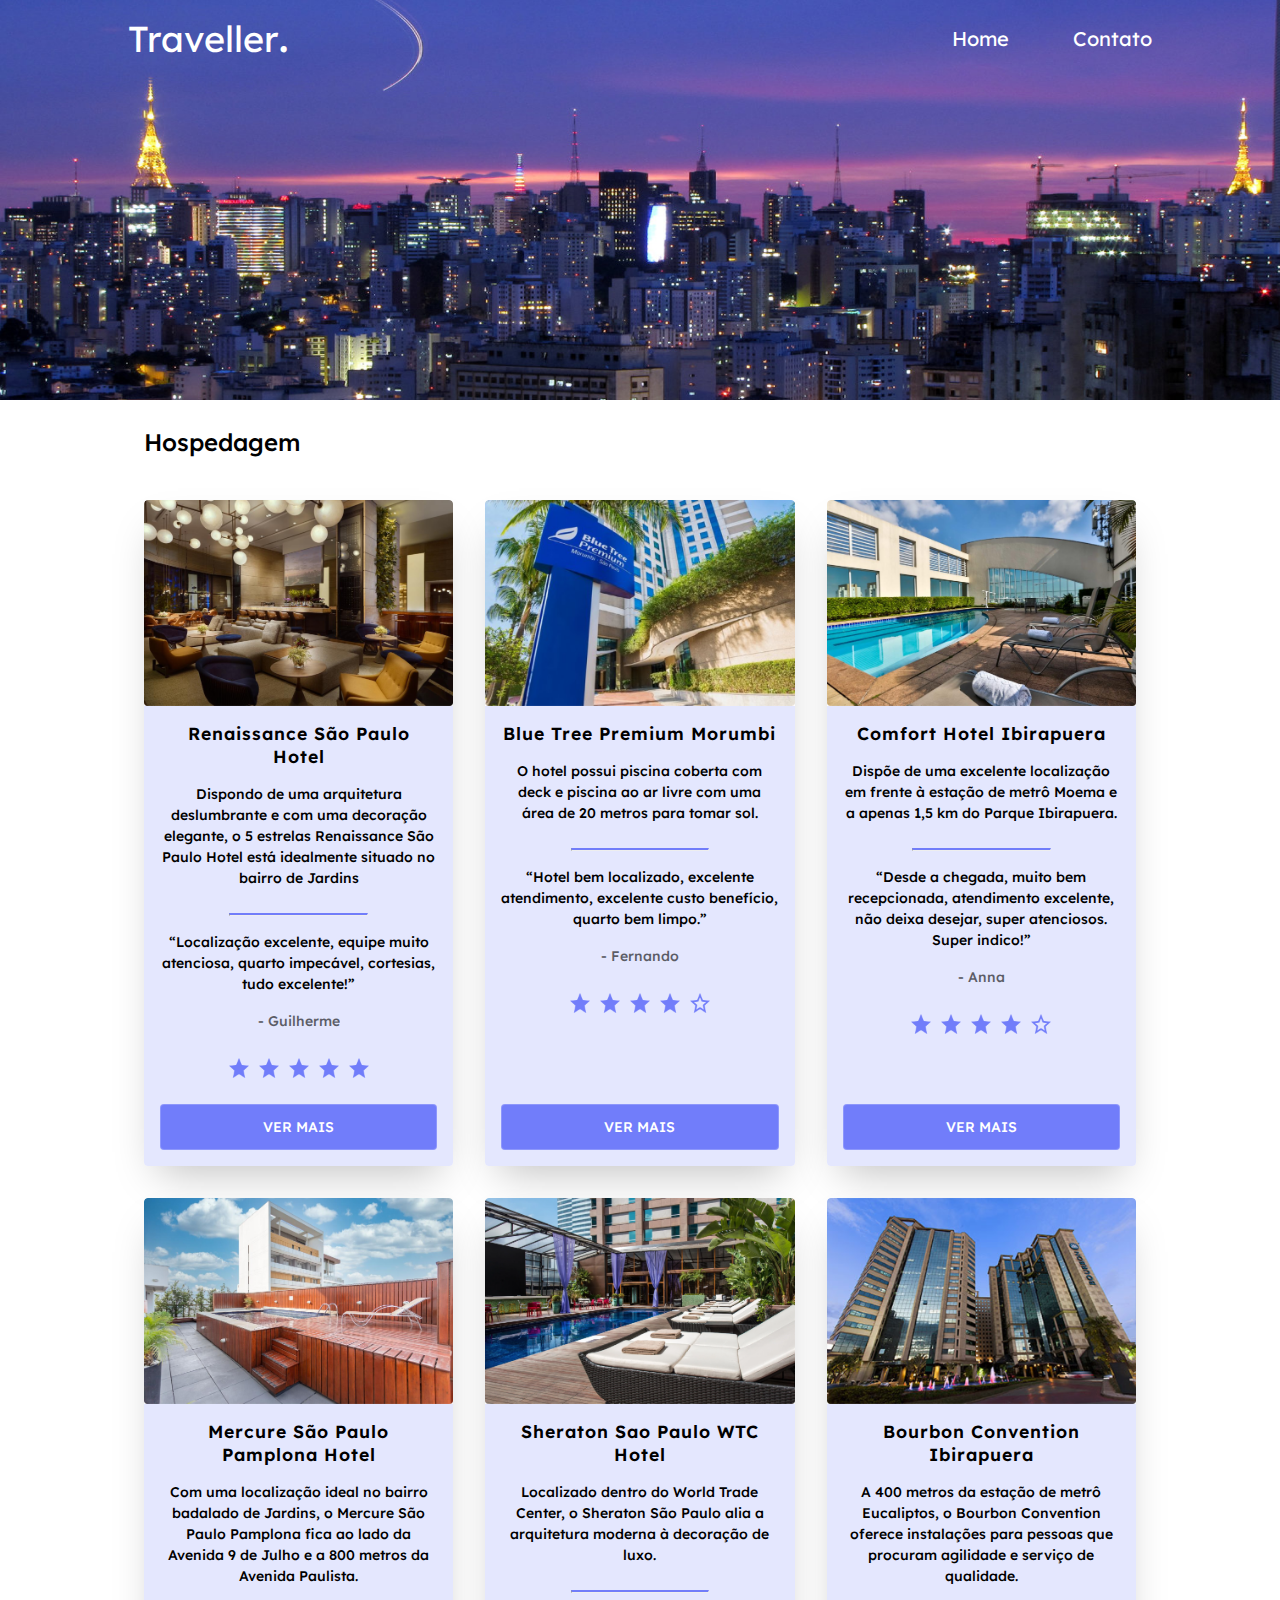
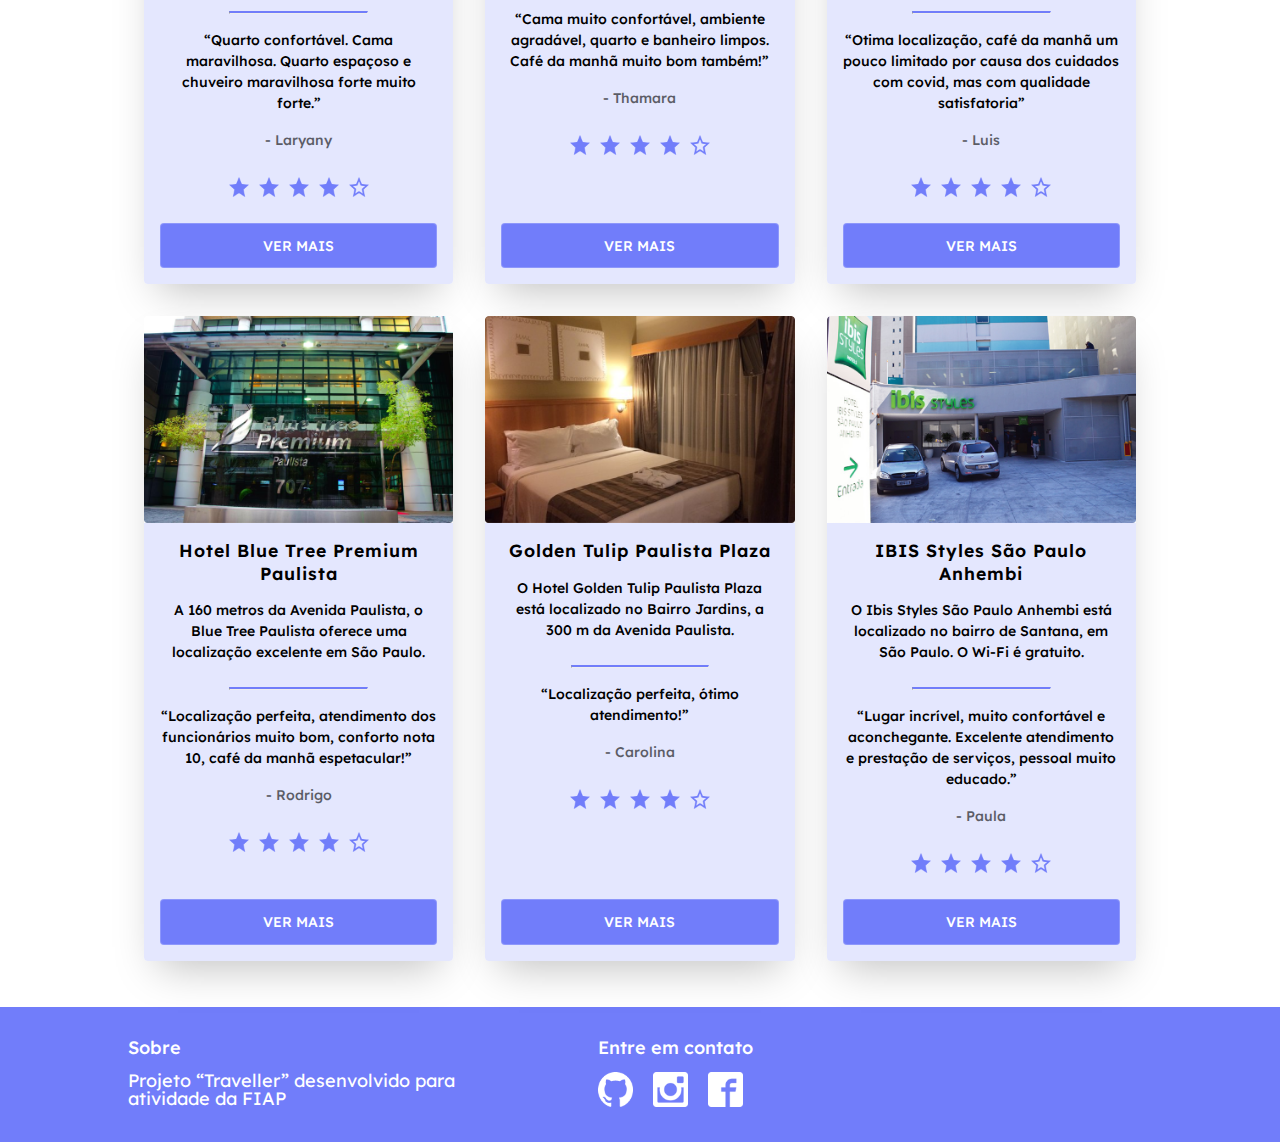
==== index.html @ 4b2dd020 ":tada: First commit" ====
<!DOCTYPE html>
<html lang="pt-br">
  <head>
    <meta charset="UTF-8" />
    <meta name="viewport" content="width=device-width, initial-scale=1.0" />
    <link rel="stylesheet" href="./styles/reset.css" />
    <link rel="stylesheet" href="./styles/style.css" />
    <link
      href="https://fonts.googleapis.com/css2?family=Lexend:wght@400;500;600;700&display=swap"
      rel="stylesheet"
    />
    <title>Traveller</title>
  </head>
  <body>
    <div class="site-header">
      <div class="navbar">
        <div class="site-title">
          <a href="index.html"
            >Traveller<a href="index.html" class="dot">.</a></a
          >
        </div>
        <nav class="menu">
          <li><a href="index.html">Home</a></li>
          <li>
            <a href="https://github.com/izzysalles" target="_blank">
              Contato
            </a>
          </li>
        </nav>
      </div>
    </div>
    <div class="cards-area">
      <div class="cards-container">
        <h1>Hospedagem</h1>
        <ul class="cards">
          <li class="cards-item">
            <div class="card">
              <div class="card-image">
                <img src="./images/renaissance-sp.png" />
              </div>
              <div class="card-content">
                <h2 class="card-title">Renaissance São Paulo Hotel</h2>
                <p class="card-text">
                  Dispondo de uma arquitetura deslumbrante e com uma decoração
                  elegante, o 5 estrelas Renaissance São Paulo Hotel está
                  idealmente situado no bairro de Jardins
                </p>
                <hr class="divider" />
                <p class="review">
                  “Localização excelente, equipe muito atenciosa, quarto
                  impecável, cortesias, tudo excelente!”
                </p>
                <p class="reviewer">- Guilherme</p>
                <div class="stars">
                  <img src="./images/star.png" alt="star" />
                  <img src="./images/star.png" alt="star" />
                  <img src="./images/star.png" alt="star" />
                  <img src="./images/star.png" alt="star" />
                  <img src="./images/star.png" alt="star" />
                </div>
                <a href="./pages/renaissance-sp.html">
                  <button class="btn card-btn">Ver mais</button>
                </a>
              </div>
            </div>
          </li>
          <li class="cards-item">
            <div class="card">
              <div class="card-image">
                <img src="./images/blue-tree-morumbi.png" />
              </div>
              <div class="card-content">
                <h2 class="card-title">Blue Tree Premium Morumbi</h2>
                <p class="card-text">
                  O hotel possui piscina coberta com deck e piscina ao ar livre
                  com uma área de 20 metros para tomar sol.
                </p>
                <hr class="divider" />
                <p class="review">
                  “Hotel bem localizado, excelente atendimento, excelente custo
                  benefício, quarto bem limpo.”
                </p>
                <p class="reviewer">- Fernando</p>
                <div class="stars">
                  <img src="./images/star.png" alt="star" />
                  <img src="./images/star.png" alt="star" />
                  <img src="./images/star.png" alt="star" />
                  <img src="./images/star.png" alt="star" />
                  <img src="./images/empty-star.png" alt="star" />
                </div>
                <a href="./pages/blue-tree-morumbi.html">
                  <button class="btn card-btn">Ver mais</button>
                </a>
              </div>
            </div>
          </li>
          <li class="cards-item">
            <div class="card">
              <div class="card-image">
                <img src="./images/comfort-ibirapuera.png" />
              </div>
              <div class="card-content">
                <h2 class="card-title">Comfort Hotel Ibirapuera</h2>
                <p class="card-text">
                  Dispõe de uma excelente localização em frente à estação de
                  metrô Moema e a apenas 1,5 km do Parque Ibirapuera.
                </p>
                <hr class="divider" />
                <p class="review">
                  “Desde a chegada, muito bem recepcionada, atendimento
                  excelente, não deixa desejar, super atenciosos. Super indico!”
                </p>
                <p class="reviewer">- Anna</p>
                <div class="stars">
                  <img src="./images/star.png" alt="star" />
                  <img src="./images/star.png" alt="star" />
                  <img src="./images/star.png" alt="star" />
                  <img src="./images/star.png" alt="star" />
                  <img src="./images/empty-star.png" alt="star" />
                </div>
                <a href="./pages/comfort-ibirapuera.html">
                  <button class="btn card-btn">Ver mais</button>
                </a>
              </div>
            </div>
          </li>
          <li class="cards-item">
            <div class="card">
              <div class="card-image">
                <img src="./images/mercure-sp-pamplona.png" />
              </div>
              <div class="card-content">
                <h2 class="card-title">Mercure São Paulo Pamplona Hotel</h2>
                <p class="card-text">
                  Com uma localização ideal no bairro badalado de Jardins, o
                  Mercure São Paulo Pamplona fica ao lado da Avenida 9 de Julho
                  e a 800 metros da Avenida Paulista.
                </p>
                <hr class="divider" />
                <p class="review">
                  “Quarto confortável. Cama maravilhosa. Quarto espaçoso e
                  chuveiro maravilhosa forte muito forte.”
                </p>
                <p class="reviewer">- Laryany</p>
                <div class="stars">
                  <img src="./images/star.png" alt="star" />
                  <img src="./images/star.png" alt="star" />
                  <img src="./images/star.png" alt="star" />
                  <img src="./images/star.png" alt="star" />
                  <img src="./images/empty-star.png" alt="star" />
                </div>
                <a href="./pages/mercure-sp-pamplona.html">
                  <button class="btn card-btn">Ver mais</button>
                </a>
              </div>
            </div>
          </li>
          <li class="cards-item">
            <div class="card">
              <div class="card-image">
                <img src="./images/sheraton-sp.png" />
              </div>
              <div class="card-content">
                <h2 class="card-title">Sheraton Sao Paulo WTC Hotel</h2>
                <p class="card-text">
                  Localizado dentro do World Trade Center, o Sheraton São Paulo
                  alia a arquitetura moderna à decoração de luxo.
                </p>
                <hr class="divider" />
                <p class="review">
                  “Cama muito confortável, ambiente agradável, quarto e banheiro
                  limpos. Café da manhã muito bom também!”
                </p>
                <p class="reviewer">- Thamara</p>
                <div class="stars">
                  <img src="./images/star.png" alt="star" />
                  <img src="./images/star.png" alt="star" />
                  <img src="./images/star.png" alt="star" />
                  <img src="./images/star.png" alt="star" />
                  <img src="./images/empty-star.png" alt="star" />
                </div>
                <a href="./pages/sheraton-sp.html">
                  <button class="btn card-btn">Ver mais</button>
                </a>
              </div>
            </div>
          </li>
          <li class="cards-item">
            <div class="card">
              <div class="card-image">
                <img src="./images/bourbon-convention.png" />
              </div>
              <div class="card-content">
                <h2 class="card-title">Bourbon Convention Ibirapuera</h2>
                <p class="card-text">
                  A 400 metros da estação de metrô Eucaliptos, o Bourbon
                  Convention oferece instalações para pessoas que procuram
                  agilidade e serviço de qualidade.
                </p>
                <hr class="divider" />
                <p class="review">
                  “Otima localização, café da manhã um pouco limitado por causa
                  dos cuidados com covid, mas com qualidade satisfatoria”
                </p>
                <p class="reviewer">- Luis</p>
                <div class="stars">
                  <img src="./images/star.png" alt="star" />
                  <img src="./images/star.png" alt="star" />
                  <img src="./images/star.png" alt="star" />
                  <img src="./images/star.png" alt="star" />
                  <img src="./images/empty-star.png" alt="star" />
                </div>
                <a href="./pages/bourbon-convention.html">
                  <button class="btn card-btn">Ver mais</button>
                </a>
              </div>
            </div>
          </li>
          <li class="cards-item">
            <div class="card">
              <div class="card-image">
                <img src="./images/blue-tree-paulista.png" />
              </div>
              <div class="card-content">
                <h2 class="card-title">Hotel Blue Tree Premium Paulista</h2>
                <p class="card-text">
                  A 160 metros da Avenida Paulista, o Blue Tree Paulista oferece
                  uma localização excelente em São Paulo.
                </p>
                <hr class="divider" />
                <p class="review">
                  “Localização perfeita, atendimento dos funcionários muito bom,
                  conforto nota 10, café da manhã espetacular!”
                </p>
                <p class="reviewer">- Rodrigo</p>
                <div class="stars">
                  <img src="./images/star.png" alt="star" />
                  <img src="./images/star.png" alt="star" />
                  <img src="./images/star.png" alt="star" />
                  <img src="./images/star.png" alt="star" />
                  <img src="./images/empty-star.png" alt="star" />
                </div>
                <a href="./pages/blue-tree-paulista.html">
                  <button class="btn card-btn">Ver mais</button>
                </a>
              </div>
            </div>
          </li>
          <li class="cards-item">
            <div class="card">
              <div class="card-image">
                <img src="./images/golden-tulip-paulista.png" />
              </div>
              <div class="card-content">
                <h2 class="card-title">Golden Tulip Paulista Plaza</h2>
                <p class="card-text">
                  O Hotel Golden Tulip Paulista Plaza está localizado no Bairro
                  Jardins, a 300 m da Avenida Paulista.
                </p>
                <hr class="divider" />
                <p class="review">“Localização perfeita, ótimo atendimento!”</p>
                <p class="reviewer">- Carolina</p>
                <div class="stars">
                  <img src="./images/star.png" alt="star" />
                  <img src="./images/star.png" alt="star" />
                  <img src="./images/star.png" alt="star" />
                  <img src="./images/star.png" alt="star" />
                  <img src="./images/empty-star.png" alt="star" />
                </div>
                <a href="./pages/golden-tulip-paulista.html">
                  <button class="btn card-btn">Ver mais</button>
                </a>
              </div>
            </div>
          </li>
          <li class="cards-item">
            <div class="card">
              <div class="card-image">
                <img src="./images/ibis-anhembi.png" />
              </div>
              <div class="card-content">
                <h2 class="card-title">IBIS Styles São Paulo Anhembi</h2>
                <p class="card-text">
                  O Ibis Styles São Paulo Anhembi está localizado no bairro de
                  Santana, em São Paulo. O Wi-Fi é gratuito.
                </p>
                <hr class="divider" />
                <p class="review">
                  “Lugar incrível, muito confortável e aconchegante. Excelente
                  atendimento e prestação de serviços, pessoal muito educado.”
                </p>
                <p class="reviewer">- Paula</p>
                <div class="stars">
                  <img src="./images/star.png" alt="star" />
                  <img src="./images/star.png" alt="star" />
                  <img src="./images/star.png" alt="star" />
                  <img src="./images/star.png" alt="star" />
                  <img src="./images/empty-star.png" alt="star" />
                </div>
                <a href="./pages/ibis-anhembi.html">
                  <button class="btn card-btn">Ver mais</button>
                </a>
              </div>
            </div>
          </li>
        </ul>
      </div>
    </div>
  </body>
  <footer>
    <div class="footer-content">
      <div class="about">
        <p class="title">Sobre</p>
        <p class="description">
          Projeto “Traveller” desenvolvido para atividade da FIAP
        </p>
      </div>
      <div class="contact">
        <p class="title">Entre em contato</p>
        <div class="social-media">
          <a class="description" href="https://github.com/izzysalles"
            ><img src="./images/github.png" alt="github-icon"
          /></a>
          <a class="description" href="https://www.instagram.com/uxizzy/"
            ><img src="./images/instagram.png" alt="instagram-icon"
          /></a>
          <a class="description" href="https://www.facebook.com/isabella.salles.39"
            ><img src="./images/facebook.png" alt="facebook-icon"
          /></a>
        </div>
      </div>
    </div>
  </footer>
</html>
---- styles/style.css ----
*,
*::before,
*::after {
  box-sizing: border-box;
}

body, footer {
  font-family:'Lexend', Arial, Helvetica, sans-serif;
}

.site-header {
  background: url("../images/traveller-header.png") no-repeat;
  background-size: cover;
  width: 100%;
  height: 400px;
  display: grid;
  grid-template-columns: 10% 80% 10%;
}

.site-header a {
  font-size: 36px;
  color: #ffffff;
  font-weight: 400;
  text-decoration: none;
}

.site-header .dot {
  font-weight: 700;
}

.navbar {
  grid-column-start: 2;
  height: 12%;
  display: flex;
  align-items: center;
  padding-top: 30px;
}

.site-header nav {
  flex: 1;
  text-align: right;
}

.menu nav, .menu ul, .menu li {
  list-style: none;
  display: inline-block;
  margin-left: 60px;
}

.menu a {
  font-size: 20px;
  font-weight: 400;
  display: inline-block;
}

@media only screen and (max-width: 550px) {
  .menu {
    display: flex;
    flex-direction: column;
  }

  .menu a {
    margin-top: 20px;
  }
}

@media only screen and (max-width: 370px) {
  .navbar {
    flex-direction: column;
    align-items: flex-start;
  }

  .menu {
    margin-top: 10px;
    align-items: flex-start;
  }

  .menu nav, .menu ul, .menu li {
    margin-left: 0px !important;
  }
}

.cards-area {
  width: 100%;
  display: grid;
  grid-template-columns: 10% 80% 10%;
  background-color: #ffffff;
  margin-bottom: 30px;
}

.cards-container {
  grid-column-start: 2;
  width: 100%;
  height: 100%;
  margin: 0 auto;
}

.cards-container h1 {
    margin-top: 30px;
    margin-left: 1rem;
    margin-bottom: 30px;
    font-size: 24px;
    font-weight: 500;
}

.cards-container img {
  height: auto;
  max-width: 100%;
  vertical-align: middle;
}

.cards {
  display: flex;
  flex-wrap: wrap;
  list-style: none;
  margin: 0;
  padding: 0;
}

.cards-item {
  display: flex;
  padding: 1rem;
}

@media (min-width: 40rem) {
  .cards-item {
    width: 50%;
  }
}

@media (min-width: 56rem) {
  .cards-item {
    width: 33.3333%;
  }
}

.card {
  background-color: white;
  border-radius: 0.25rem;
  box-shadow: 0 20px 40px -14px rgba(0, 0, 0, 0.25);
  display: flex;
  flex-direction: column;
  overflow: hidden;
}

.card-content {
  height: 100%;
  width: 100%;
  padding: 1rem;
  background: #e4e7fe;
  display: flex;
  flex-direction: column;
}

.card-title {
  color: black;
  font-size: 1.1rem;
  font-weight: 600;
  letter-spacing: 1px;
  line-height: 1.3;
  text-transform: capitalize;
  margin-bottom: 1rem;
  text-align: center;
}

.card-content p {
  text-align: center;
  color: black;
  font-size: 0.875rem;
  line-height: 1.5;
  margin-bottom: 1rem;
  font-weight: 500;
}

.divider {
  width: 50%;
  border-top: 2px solid #717DFA;
  margin-bottom: 1rem;
}

.reviewer {
  font-weight: 400;
  opacity: 0.6;
}

.stars {
  width: 100%;
  padding: 5px;
  display: flex;
  justify-content: center;
  margin-bottom: 1rem;
}

.stars img {
  height: 1.25rem;
  width: 1.25rem;
  margin: 5px;
}

.card-content a {
  text-decoration: none;
  margin-top: auto;
}

.cards-container .btn {
  color: #ffffff;
  padding: 0.8rem;
  font-size: 14px;
  text-transform: uppercase;
  border-radius: 4px;
  font-family: Lexend;
  font-weight: 500;
  display: block;
  width: 100%;
  cursor: pointer;
  border: 1px solid rgba(255, 255, 255, 0.2);
  background: #717DFA;
  transition: 0.5s;
}

.cards-container .btn:hover {
  opacity: 0.8;
}

footer {
  width: 100%;
  display: grid;
  grid-template-columns: 10% 80% 10%;
  background-color: #717DFA;
}

footer .footer-content {
  grid-column-start: 2;
  padding-top: 32px;
  padding-bottom: 32px;
  width: 100%;
  display: flex;
  font-size: 18px;
  color: #ffffff;
}

footer .about {
  width: 350px;
}

footer .contact {
  margin-left: 120px;
  width: 350px;
}

footer img {
  height: 35px;
  width: 35px;
  margin-right: 15px;
}

footer .title {
  font-weight: 500;
  margin-bottom: 15px;
}

@media only screen and (max-width: 600px) {
  .footer-content {
    flex-direction: column;
  }

  .about {
    width: 100% !important;
    margin-bottom: 30px;
  }

  .contact {
    width: 100% !important;
    margin-left: 0 !important;
  }
}
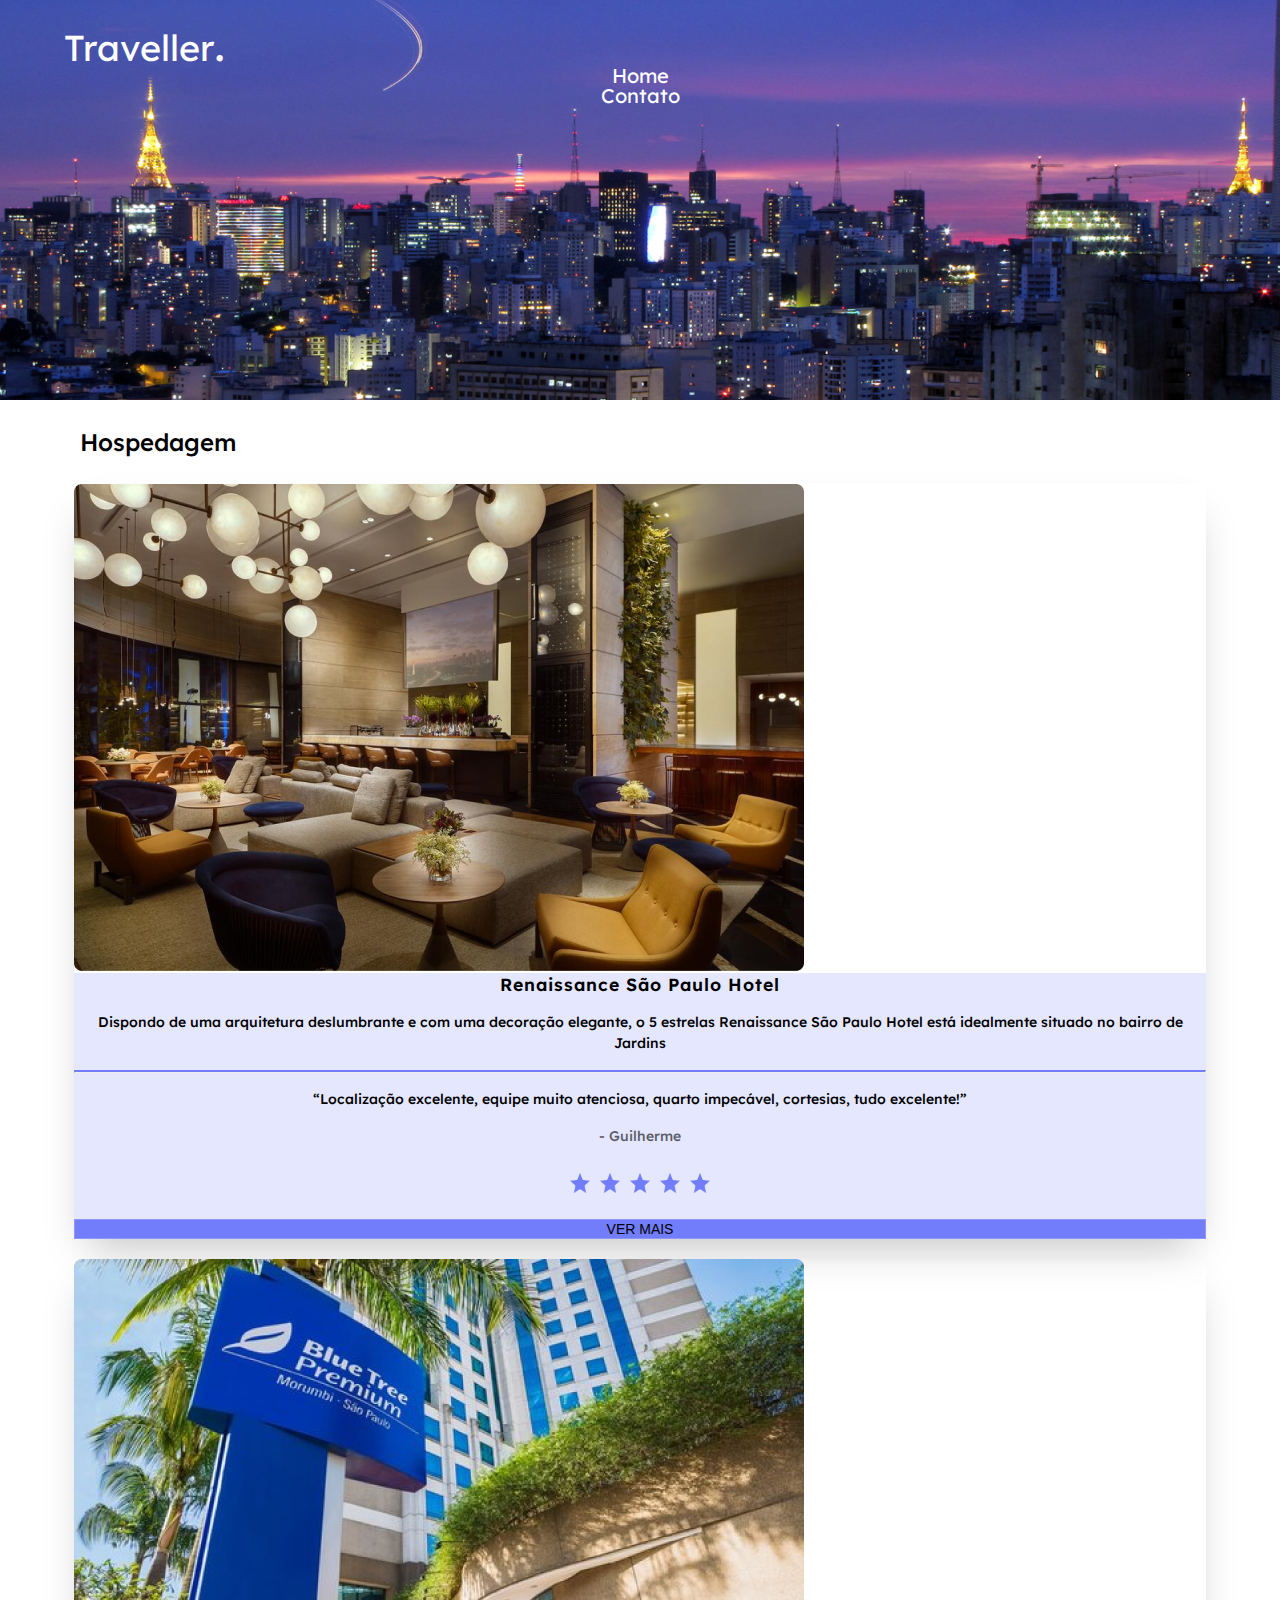
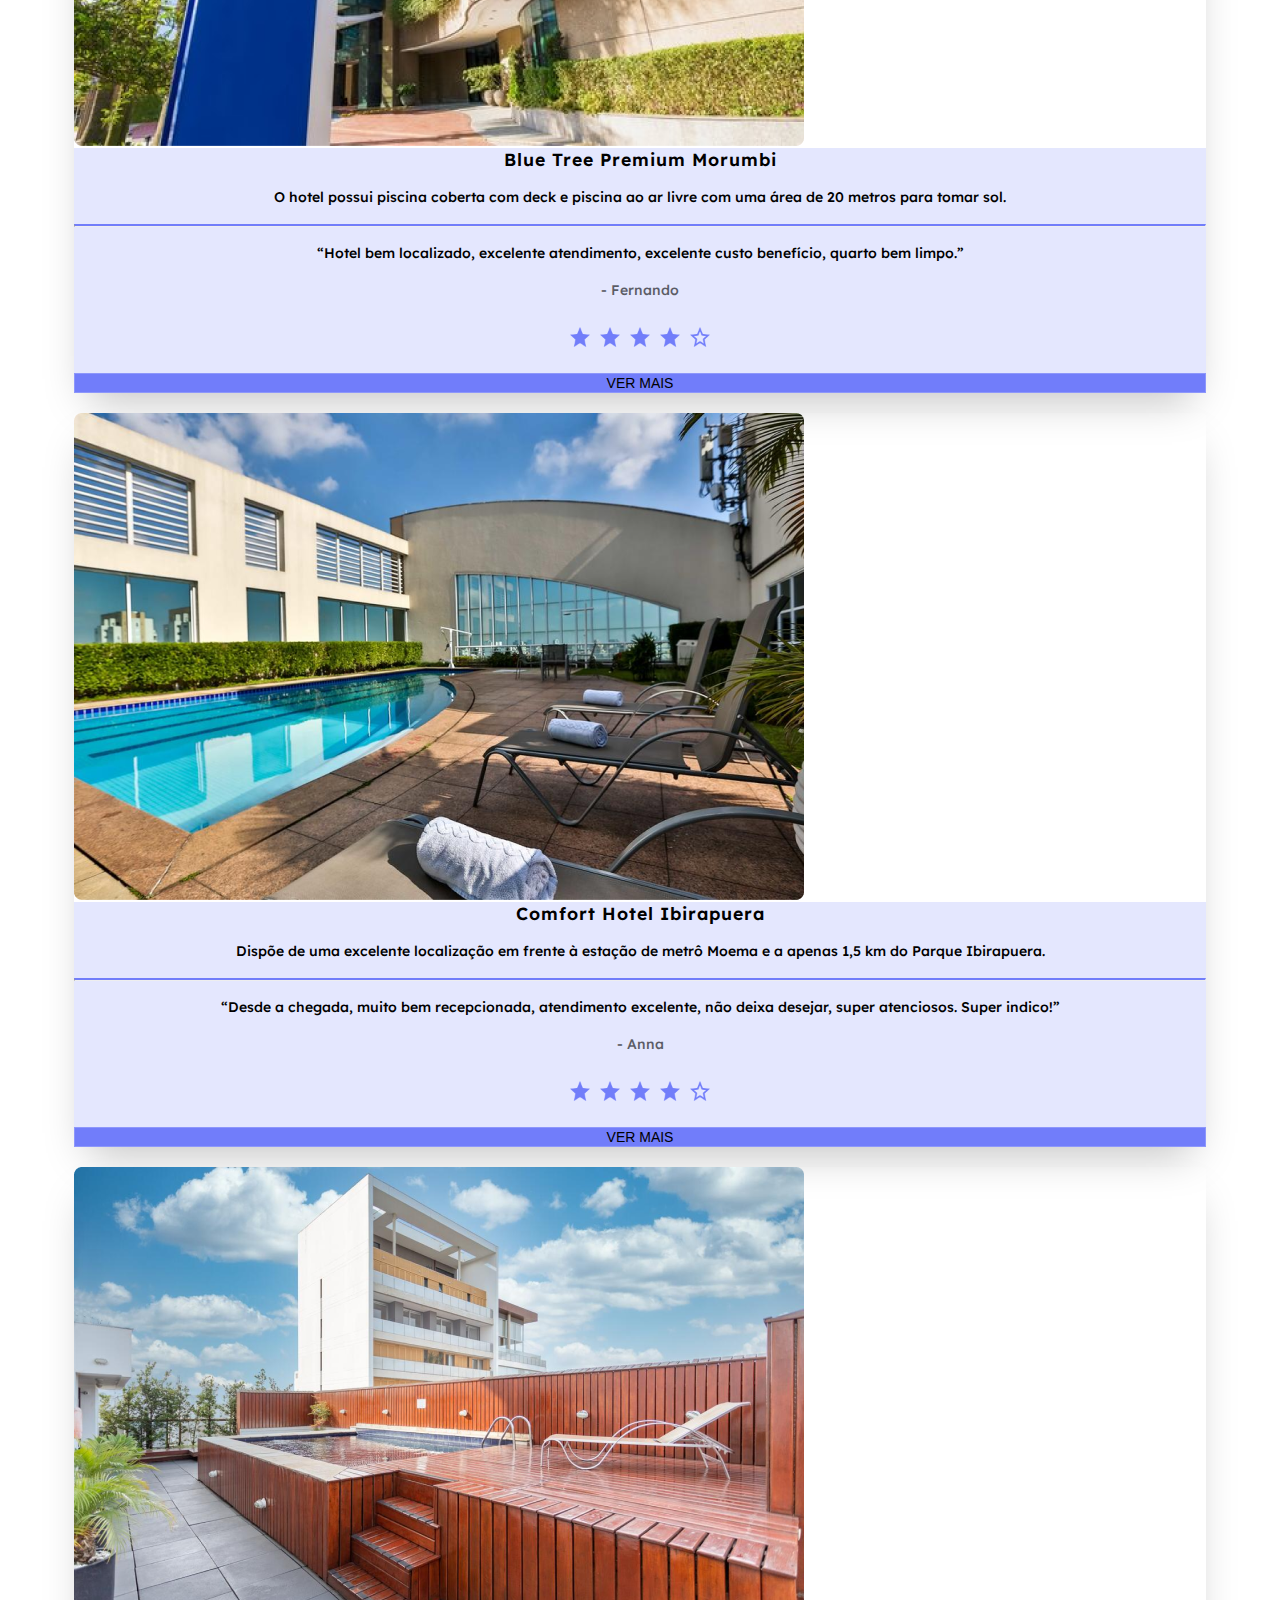
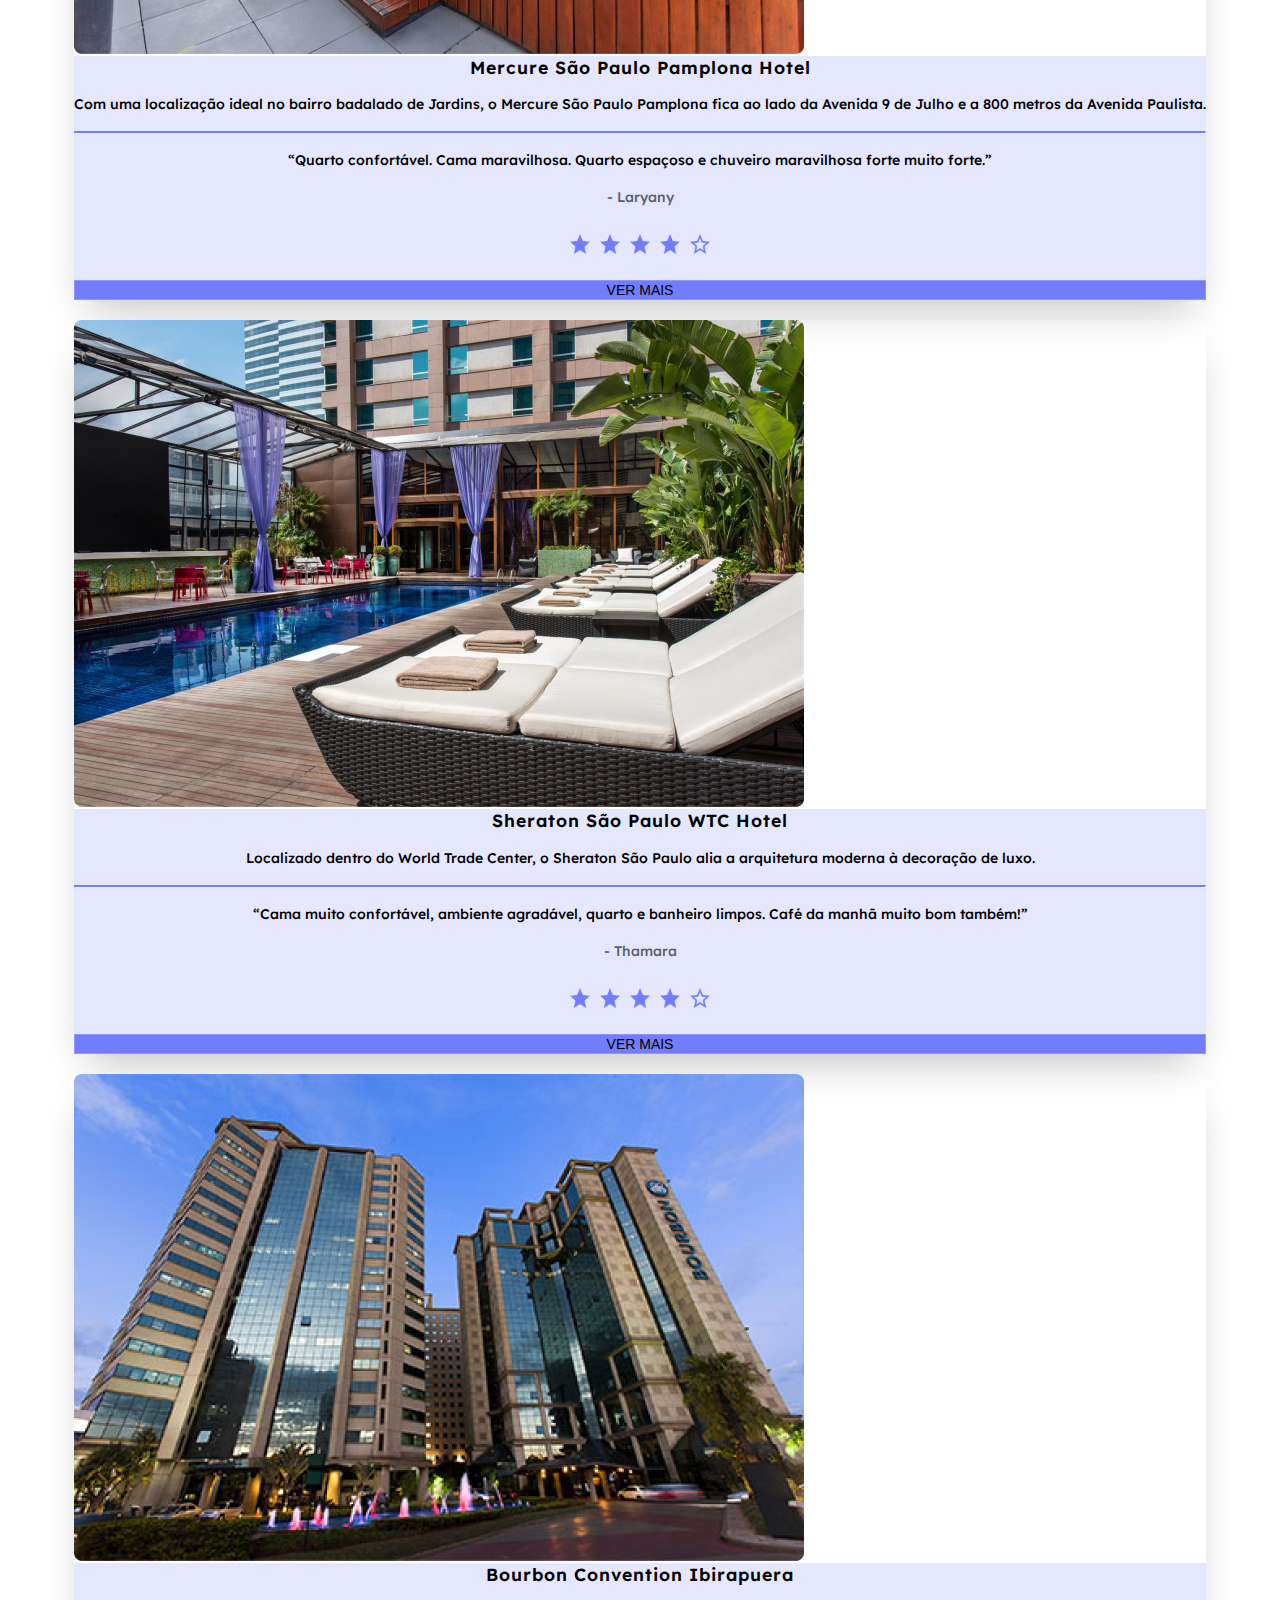
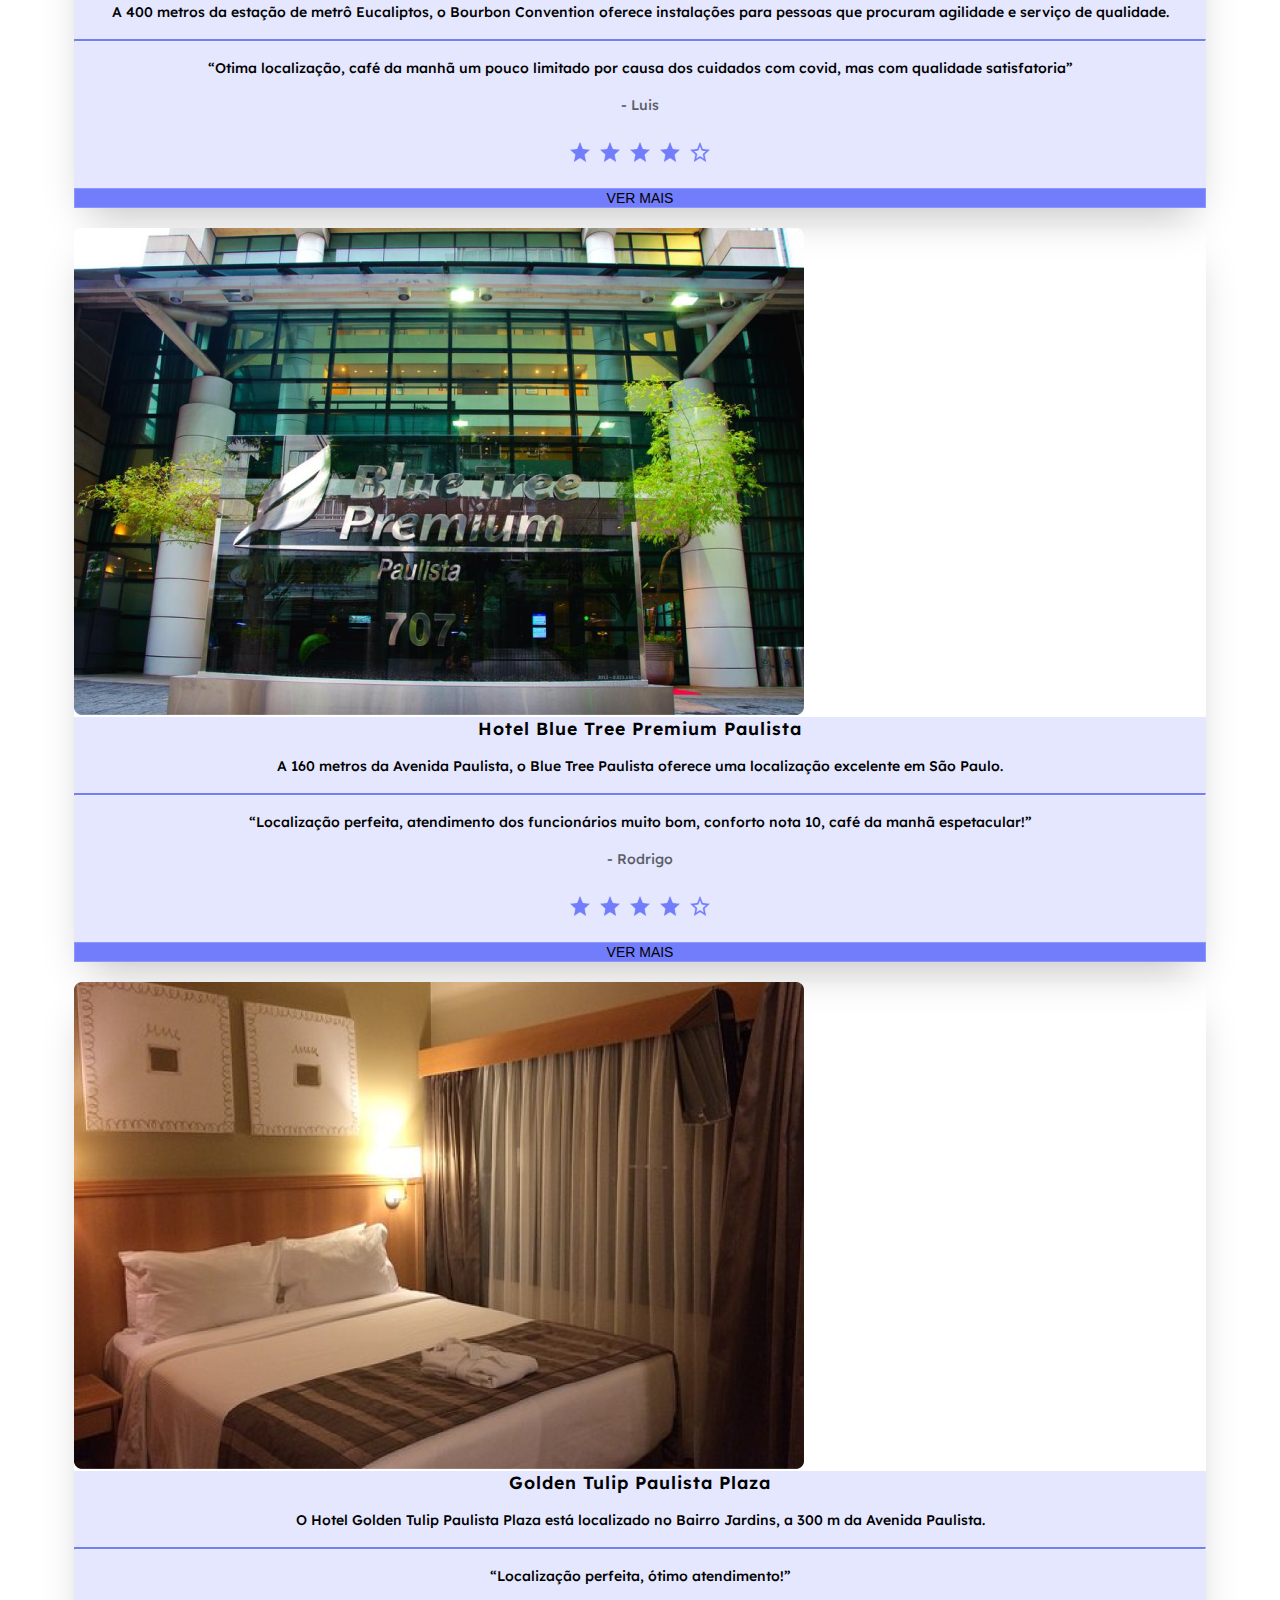
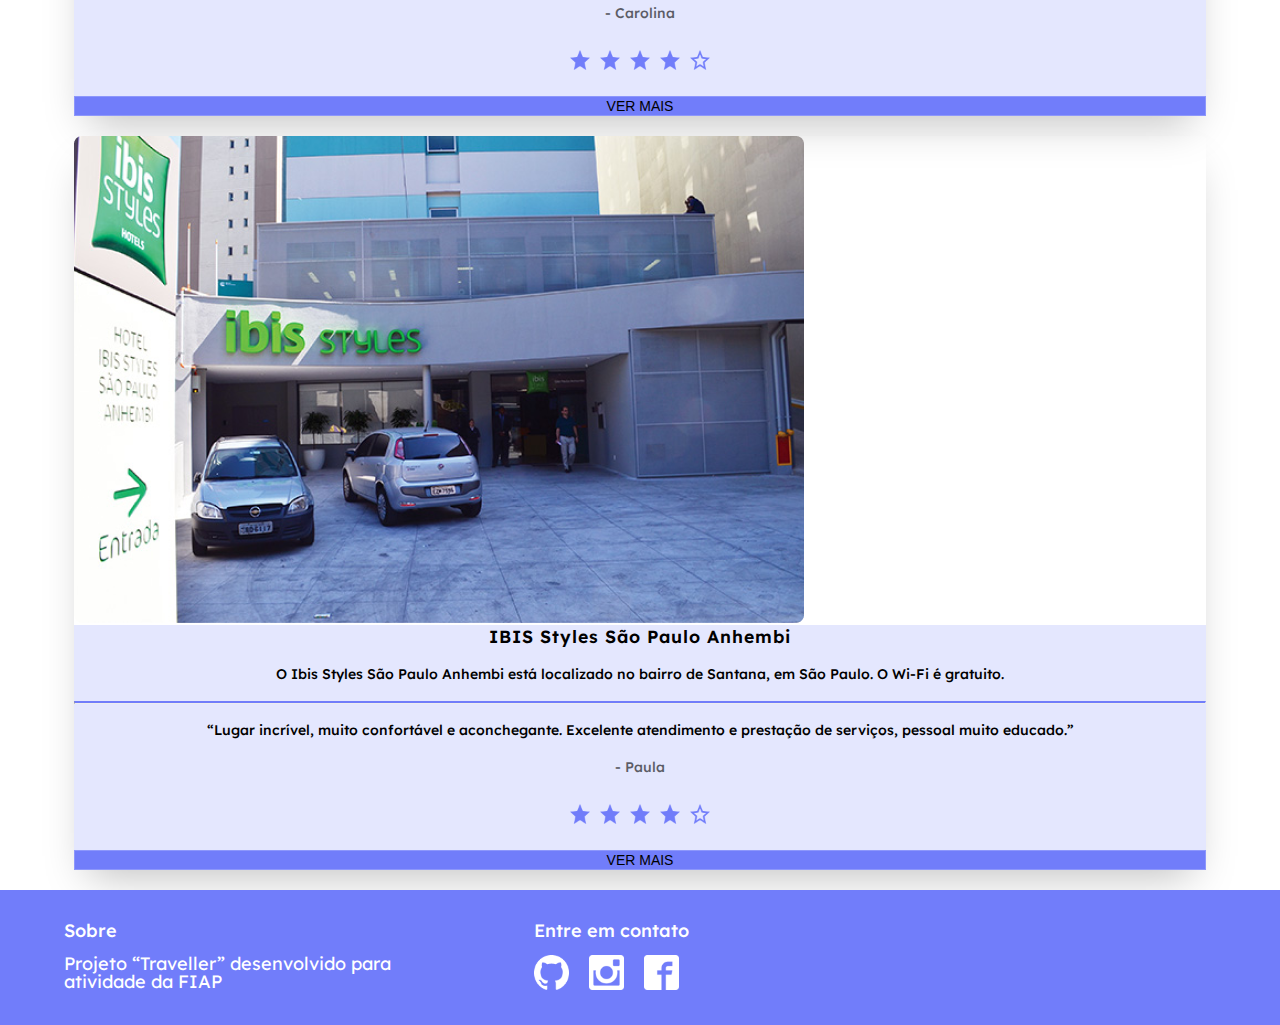
==== commit eac8273a: ":recycle: Add bootstrap" ====
--- a/index.html
+++ b/index.html
@@ -3,6 +3,12 @@
   <head>
     <meta charset="UTF-8" />
     <meta name="viewport" content="width=device-width, initial-scale=1.0" />
+    <link
+      href="https://cdn.jsdelivr.net/npm/bootstrap@5.0.1/dist/css/bootstrap.min.css"
+      rel="stylesheet"
+      integrity="sha384-+0n0xVW2eSR5OomGNYDnhzAbDsOXxcvSN1TPprVMTNDbiYZCxYbOOl7+AMvyTG2x"
+      crossorigin="anonymous"
+    />
     <link rel="stylesheet" href="./styles/reset.css" />
     <link rel="stylesheet" href="./styles/style.css" />
     <link
@@ -12,33 +18,35 @@
     <title>Traveller</title>
   </head>
   <body>
-    <div class="site-header">
-      <div class="navbar">
-        <div class="site-title">
+    <div class="container-fluid" id="header">
+      <div class="row" id="navbar">
+        <div class="col-8" id="site-title">
           <a href="index.html"
             >Traveller<a href="index.html" class="dot">.</a></a
           >
         </div>
-        <nav class="menu">
-          <li><a href="index.html">Home</a></li>
-          <li>
-            <a href="https://github.com/izzysalles" target="_blank">
-              Contato
-            </a>
-          </li>
-        </nav>
+        <div class="col">
+          <div class="row" id="nav-btns">
+            <div class="col" id="home">
+              <a href="index.html">Home</a>
+            </div>
+            <div class="col" id="contact">
+              <a href="https://github.com/izzysalles" target="_blank">
+                Contato
+              </a>
+            </div>
+          </div>
+        </div>
       </div>
     </div>
-    <div class="cards-area">
-      <div class="cards-container">
-        <h1>Hospedagem</h1>
-        <ul class="cards">
-          <li class="cards-item">
-            <div class="card">
-              <div class="card-image">
-                <img src="./images/renaissance-sp.png" />
-              </div>
-              <div class="card-content">
+    <div class="container-fluid" id="cards-area">
+      <h1>Hospedagem</h1>
+      <div class="container-fluid" id="cards-container">
+        <div class="row">
+          <div class="col-md-4">
+            <div class="card text-center">
+              <img src="./images/renaissance-sp.png" alt="Renaissance São Paulo Hotel" class="card-img-top">
+              <div class="card-body">
                 <h2 class="card-title">Renaissance São Paulo Hotel</h2>
                 <p class="card-text">
                   Dispondo de uma arquitetura deslumbrante e com uma decoração
@@ -59,17 +67,15 @@
                   <img src="./images/star.png" alt="star" />
                 </div>
                 <a href="./pages/renaissance-sp.html">
-                  <button class="btn card-btn">Ver mais</button>
-                </a>
-              </div>
-            </div>
-          </li>
-          <li class="cards-item">
-            <div class="card">
-              <div class="card-image">
-                <img src="./images/blue-tree-morumbi.png" />
-              </div>
-              <div class="card-content">
+                  <button type="button" class="btn btn-primary btn-lg">Ver mais</button>
+                </a>
+              </div>
+            </div>
+          </div>
+          <div class="col-md-4">
+            <div class="card text-center">
+              <img src="./images/blue-tree-morumbi.png" alt="Blue Tree Premium Morumbi" class="card-img-top">
+              <div class="card-body">
                 <h2 class="card-title">Blue Tree Premium Morumbi</h2>
                 <p class="card-text">
                   O hotel possui piscina coberta com deck e piscina ao ar livre
@@ -89,17 +95,15 @@
                   <img src="./images/empty-star.png" alt="star" />
                 </div>
                 <a href="./pages/blue-tree-morumbi.html">
-                  <button class="btn card-btn">Ver mais</button>
-                </a>
-              </div>
-            </div>
-          </li>
-          <li class="cards-item">
-            <div class="card">
-              <div class="card-image">
-                <img src="./images/comfort-ibirapuera.png" />
-              </div>
-              <div class="card-content">
+                  <button type="button" class="btn btn-primary btn-lg">Ver mais</button>
+                </a>
+              </div>
+            </div>
+          </div>
+          <div class="col-md-4">
+            <div class="card text-center">
+              <img src="./images/comfort-ibirapuera.png" alt="Comfort Hotel Ibirapuera" class="card-img-top">
+              <div class="card-body">
                 <h2 class="card-title">Comfort Hotel Ibirapuera</h2>
                 <p class="card-text">
                   Dispõe de uma excelente localização em frente à estação de
@@ -119,17 +123,17 @@
                   <img src="./images/empty-star.png" alt="star" />
                 </div>
                 <a href="./pages/comfort-ibirapuera.html">
-                  <button class="btn card-btn">Ver mais</button>
-                </a>
-              </div>
-            </div>
-          </li>
-          <li class="cards-item">
-            <div class="card">
-              <div class="card-image">
-                <img src="./images/mercure-sp-pamplona.png" />
-              </div>
-              <div class="card-content">
+                  <button type="button" class="btn btn-primary btn-lg">Ver mais</button>
+                </a>
+              </div>
+            </div>
+          </div>
+        </div>
+        <div class="row">
+          <div class="col-md-4">
+            <div class="card text-center">
+              <img src="./images/mercure-sp-pamplona.png" alt="Mercure São Paulo Pamplona Hotel" class="card-img-top">
+              <div class="card-body">
                 <h2 class="card-title">Mercure São Paulo Pamplona Hotel</h2>
                 <p class="card-text">
                   Com uma localização ideal no bairro badalado de Jardins, o
@@ -150,18 +154,16 @@
                   <img src="./images/empty-star.png" alt="star" />
                 </div>
                 <a href="./pages/mercure-sp-pamplona.html">
-                  <button class="btn card-btn">Ver mais</button>
-                </a>
-              </div>
-            </div>
-          </li>
-          <li class="cards-item">
-            <div class="card">
-              <div class="card-image">
-                <img src="./images/sheraton-sp.png" />
-              </div>
-              <div class="card-content">
-                <h2 class="card-title">Sheraton Sao Paulo WTC Hotel</h2>
+                  <button type="button" class="btn btn-primary btn-lg">Ver mais</button>
+                </a>
+              </div>
+            </div>
+          </div>
+          <div class="col-md-4">
+            <div class="card text-center">
+              <img src="./images/sheraton-sp.png" alt="Sheraton Sao Paulo WTC Hotel" class="card-img-top">
+              <div class="card-body">
+                <h2 class="card-title">Sheraton São Paulo WTC Hotel</h2>
                 <p class="card-text">
                   Localizado dentro do World Trade Center, o Sheraton São Paulo
                   alia a arquitetura moderna à decoração de luxo.
@@ -180,17 +182,15 @@
                   <img src="./images/empty-star.png" alt="star" />
                 </div>
                 <a href="./pages/sheraton-sp.html">
-                  <button class="btn card-btn">Ver mais</button>
-                </a>
-              </div>
-            </div>
-          </li>
-          <li class="cards-item">
-            <div class="card">
-              <div class="card-image">
-                <img src="./images/bourbon-convention.png" />
-              </div>
-              <div class="card-content">
+                  <button type="button" class="btn btn-primary btn-lg">Ver mais</button>
+                </a>
+              </div>
+            </div>
+          </div>
+          <div class="col-md-4">
+            <div class="card text-center">
+              <img src="./images/bourbon-convention.png" alt="Bourbon Convention Ibirapuera" class="card-img-top">
+              <div class="card-body">
                 <h2 class="card-title">Bourbon Convention Ibirapuera</h2>
                 <p class="card-text">
                   A 400 metros da estação de metrô Eucaliptos, o Bourbon
@@ -211,17 +211,17 @@
                   <img src="./images/empty-star.png" alt="star" />
                 </div>
                 <a href="./pages/bourbon-convention.html">
-                  <button class="btn card-btn">Ver mais</button>
-                </a>
-              </div>
-            </div>
-          </li>
-          <li class="cards-item">
-            <div class="card">
-              <div class="card-image">
-                <img src="./images/blue-tree-paulista.png" />
-              </div>
-              <div class="card-content">
+                  <button type="button" class="btn btn-primary btn-lg">Ver mais</button>
+                </a>
+              </div>
+            </div>
+          </div>
+        </div>
+        <div class="row">
+          <div class="col-md-4">
+            <div class="card text-center">
+              <img src="./images/blue-tree-paulista.png" alt="Hotel Blue Tree Premium Paulista" class="card-img-top">
+              <div class="card-body">
                 <h2 class="card-title">Hotel Blue Tree Premium Paulista</h2>
                 <p class="card-text">
                   A 160 metros da Avenida Paulista, o Blue Tree Paulista oferece
@@ -241,17 +241,15 @@
                   <img src="./images/empty-star.png" alt="star" />
                 </div>
                 <a href="./pages/blue-tree-paulista.html">
-                  <button class="btn card-btn">Ver mais</button>
-                </a>
-              </div>
-            </div>
-          </li>
-          <li class="cards-item">
-            <div class="card">
-              <div class="card-image">
-                <img src="./images/golden-tulip-paulista.png" />
-              </div>
-              <div class="card-content">
+                  <button type="button" class="btn btn-primary btn-lg">Ver mais</button>
+                </a>
+              </div>
+            </div>
+          </div>
+          <div class="col-md-4">
+            <div class="card text-center">
+              <img src="./images/golden-tulip-paulista.png" alt="Golden Tulip Paulista Plaza" class="card-img-top">
+              <div class="card-body">
                 <h2 class="card-title">Golden Tulip Paulista Plaza</h2>
                 <p class="card-text">
                   O Hotel Golden Tulip Paulista Plaza está localizado no Bairro
@@ -268,17 +266,15 @@
                   <img src="./images/empty-star.png" alt="star" />
                 </div>
                 <a href="./pages/golden-tulip-paulista.html">
-                  <button class="btn card-btn">Ver mais</button>
-                </a>
-              </div>
-            </div>
-          </li>
-          <li class="cards-item">
-            <div class="card">
-              <div class="card-image">
-                <img src="./images/ibis-anhembi.png" />
-              </div>
-              <div class="card-content">
+                  <button type="button" class="btn btn-primary btn-lg">Ver mais</button>
+                </a>
+              </div>
+            </div>
+          </div>
+          <div class="col-md-4">
+            <div class="card text-center">
+              <img src="./images/ibis-anhembi.png" alt="IBIS Styles São Paulo Anhembi" class="card-img-top">
+              <div class="card-body">
                 <h2 class="card-title">IBIS Styles São Paulo Anhembi</h2>
                 <p class="card-text">
                   O Ibis Styles São Paulo Anhembi está localizado no bairro de
@@ -298,17 +294,15 @@
                   <img src="./images/empty-star.png" alt="star" />
                 </div>
                 <a href="./pages/ibis-anhembi.html">
-                  <button class="btn card-btn">Ver mais</button>
-                </a>
-              </div>
-            </div>
-          </li>
-        </ul>
+                  <button type="button" class="btn btn-primary btn-lg">Ver mais</button>
+                </a>
+              </div>
+            </div>
+          </div>
+        </div>
       </div>
     </div>
-  </body>
-  <footer>
-    <div class="footer-content">
+    <div class="container-fluid" id="footer">
       <div class="about">
         <p class="title">Sobre</p>
         <p class="description">
@@ -330,5 +324,10 @@
         </div>
       </div>
     </div>
-  </footer>
+    <script
+      src="https://cdn.jsdelivr.net/npm/bootstrap@5.0.1/dist/js/bootstrap.bundle.min.js"
+      integrity="sha384-gtEjrD/SeCtmISkJkNUaaKMoLD0//ElJ19smozuHV6z3Iehds+3Ulb9Bn9Plx0x4"
+      crossorigin="anonymous"
+    ></script>
+  </body>
 </html>
--- a/styles/style.css
+++ b/styles/style.css
@@ -8,148 +8,84 @@
   font-family:'Lexend', Arial, Helvetica, sans-serif;
 }
 
-.site-header {
+#header {
   background: url("../images/traveller-header.png") no-repeat;
   background-size: cover;
-  width: 100%;
   height: 400px;
-  display: grid;
-  grid-template-columns: 10% 80% 10%;
+  padding: 30px 5% 0 5%;
 }
 
-.site-header a {
+.col {
+  display: flex;
+  justify-content: center;
+  align-items: center;
+}
+
+#site-title a {
   font-size: 36px;
   color: #ffffff;
   font-weight: 400;
   text-decoration: none;
 }
 
-.site-header .dot {
+#site-title .dot {
   font-weight: 700;
 }
 
-.navbar {
-  grid-column-start: 2;
-  height: 12%;
-  display: flex;
-  align-items: center;
-  padding-top: 30px;
+#nav-btns {
+  width: 100%;
 }
 
-.site-header nav {
-  flex: 1;
-  text-align: right;
-}
-
-.menu nav, .menu ul, .menu li {
-  list-style: none;
-  display: inline-block;
-  margin-left: 60px;
-}
-
-.menu a {
+#nav-btns a {
+  color: #ffffff;
+  text-decoration: none;
   font-size: 20px;
   font-weight: 400;
   display: inline-block;
 }
 
-@media only screen and (max-width: 550px) {
-  .menu {
-    display: flex;
-    flex-direction: column;
-  }
-
-  .menu a {
-    margin-top: 20px;
+@media only screen and (max-width: 674px) and (min-width: 326px) {
+  #home {
+    margin-bottom: 15px;
   }
 }
 
-@media only screen and (max-width: 370px) {
-  .navbar {
-    flex-direction: column;
-    align-items: flex-start;
+@media only screen and (max-width: 325px) {
+  #nav-btns {
+    margin-top: 20px;
+    justify-content: flex-start;
   }
 
-  .menu {
-    margin-top: 10px;
-    align-items: flex-start;
+  #nav-btns .col {
+    justify-content: flex-start;
   }
 
-  .menu nav, .menu ul, .menu li {
-    margin-left: 0px !important;
+  #home {
+    margin-right: 10px;
   }
 }
 
-.cards-area {
-  width: 100%;
-  display: grid;
-  grid-template-columns: 10% 80% 10%;
-  background-color: #ffffff;
-  margin-bottom: 30px;
+#cards-area {
+  padding-left: 5%;
+  padding-right: 5%;
 }
 
-.cards-container {
-  grid-column-start: 2;
-  width: 100%;
-  height: 100%;
-  margin: 0 auto;
-}
-
-.cards-container h1 {
-    margin-top: 30px;
-    margin-left: 1rem;
-    margin-bottom: 30px;
-    font-size: 24px;
-    font-weight: 500;
-}
-
-.cards-container img {
-  height: auto;
-  max-width: 100%;
-  vertical-align: middle;
-}
-
-.cards {
-  display: flex;
-  flex-wrap: wrap;
-  list-style: none;
-  margin: 0;
-  padding: 0;
-}
-
-.cards-item {
-  display: flex;
-  padding: 1rem;
-}
-
-@media (min-width: 40rem) {
-  .cards-item {
-    width: 50%;
-  }
-}
-
-@media (min-width: 56rem) {
-  .cards-item {
-    width: 33.3333%;
-  }
+#cards-area h1 {
+  margin-top: 30px;
+  margin-left: 1rem;
+  margin-bottom: 30px;
+  font-size: 24px;
+  font-weight: 500;
 }
 
 .card {
-  background-color: white;
+  margin: 20px 10px;
   border-radius: 0.25rem;
   box-shadow: 0 20px 40px -14px rgba(0, 0, 0, 0.25);
-  display: flex;
-  flex-direction: column;
-  overflow: hidden;
 }
 
-.card-content {
-  height: 100%;
-  width: 100%;
-  padding: 1rem;
+.card-body {
   background: #e4e7fe;
-  display: flex;
-  flex-direction: column;
 }
 
 .card-title {
@@ -163,7 +99,7 @@
   text-align: center;
 }
 
-.card-content p {
+.card-body p {
   text-align: center;
   color: black;
   font-size: 0.875rem;
@@ -173,7 +109,6 @@
 }
 
 .divider {
-  width: 50%;
   border-top: 2px solid #717DFA;
   margin-bottom: 1rem;
 }
@@ -197,70 +132,50 @@
   margin: 5px;
 }
 
-.card-content a {
+.card-body a {
   text-decoration: none;
   margin-top: auto;
 }
 
-.cards-container .btn {
-  color: #ffffff;
-  padding: 0.8rem;
+.card-body .btn {
+  background: #717DFA;
   font-size: 14px;
   text-transform: uppercase;
-  border-radius: 4px;
-  font-family: Lexend;
   font-weight: 500;
-  display: block;
   width: 100%;
-  cursor: pointer;
   border: 1px solid rgba(255, 255, 255, 0.2);
-  background: #717DFA;
-  transition: 0.5s;
 }
 
-.cards-container .btn:hover {
-  opacity: 0.8;
+#footer {
+  background-color: #717DFA;
+  padding: 32px 5% 32px 5%;
+  font-size: 18px;
+  color: #ffffff;
+  display: flex;
 }
 
-footer {
-  width: 100%;
-  display: grid;
-  grid-template-columns: 10% 80% 10%;
-  background-color: #717DFA;
-}
-
-footer .footer-content {
-  grid-column-start: 2;
-  padding-top: 32px;
-  padding-bottom: 32px;
-  width: 100%;
-  display: flex;
-  font-size: 18px;
-  color: #ffffff;
-}
-
-footer .about {
+.about {
   width: 350px;
 }
 
-footer .contact {
+.contact {
   margin-left: 120px;
   width: 350px;
 }
 
-footer img {
+#footer img {
   height: 35px;
   width: 35px;
   margin-right: 15px;
 }
 
-footer .title {
+#footer .title {
   font-weight: 500;
   margin-bottom: 15px;
 }
 
 @media only screen and (max-width: 600px) {
-  .footer-content {
+  #footer {
     flex-direction: column;
   }
 
